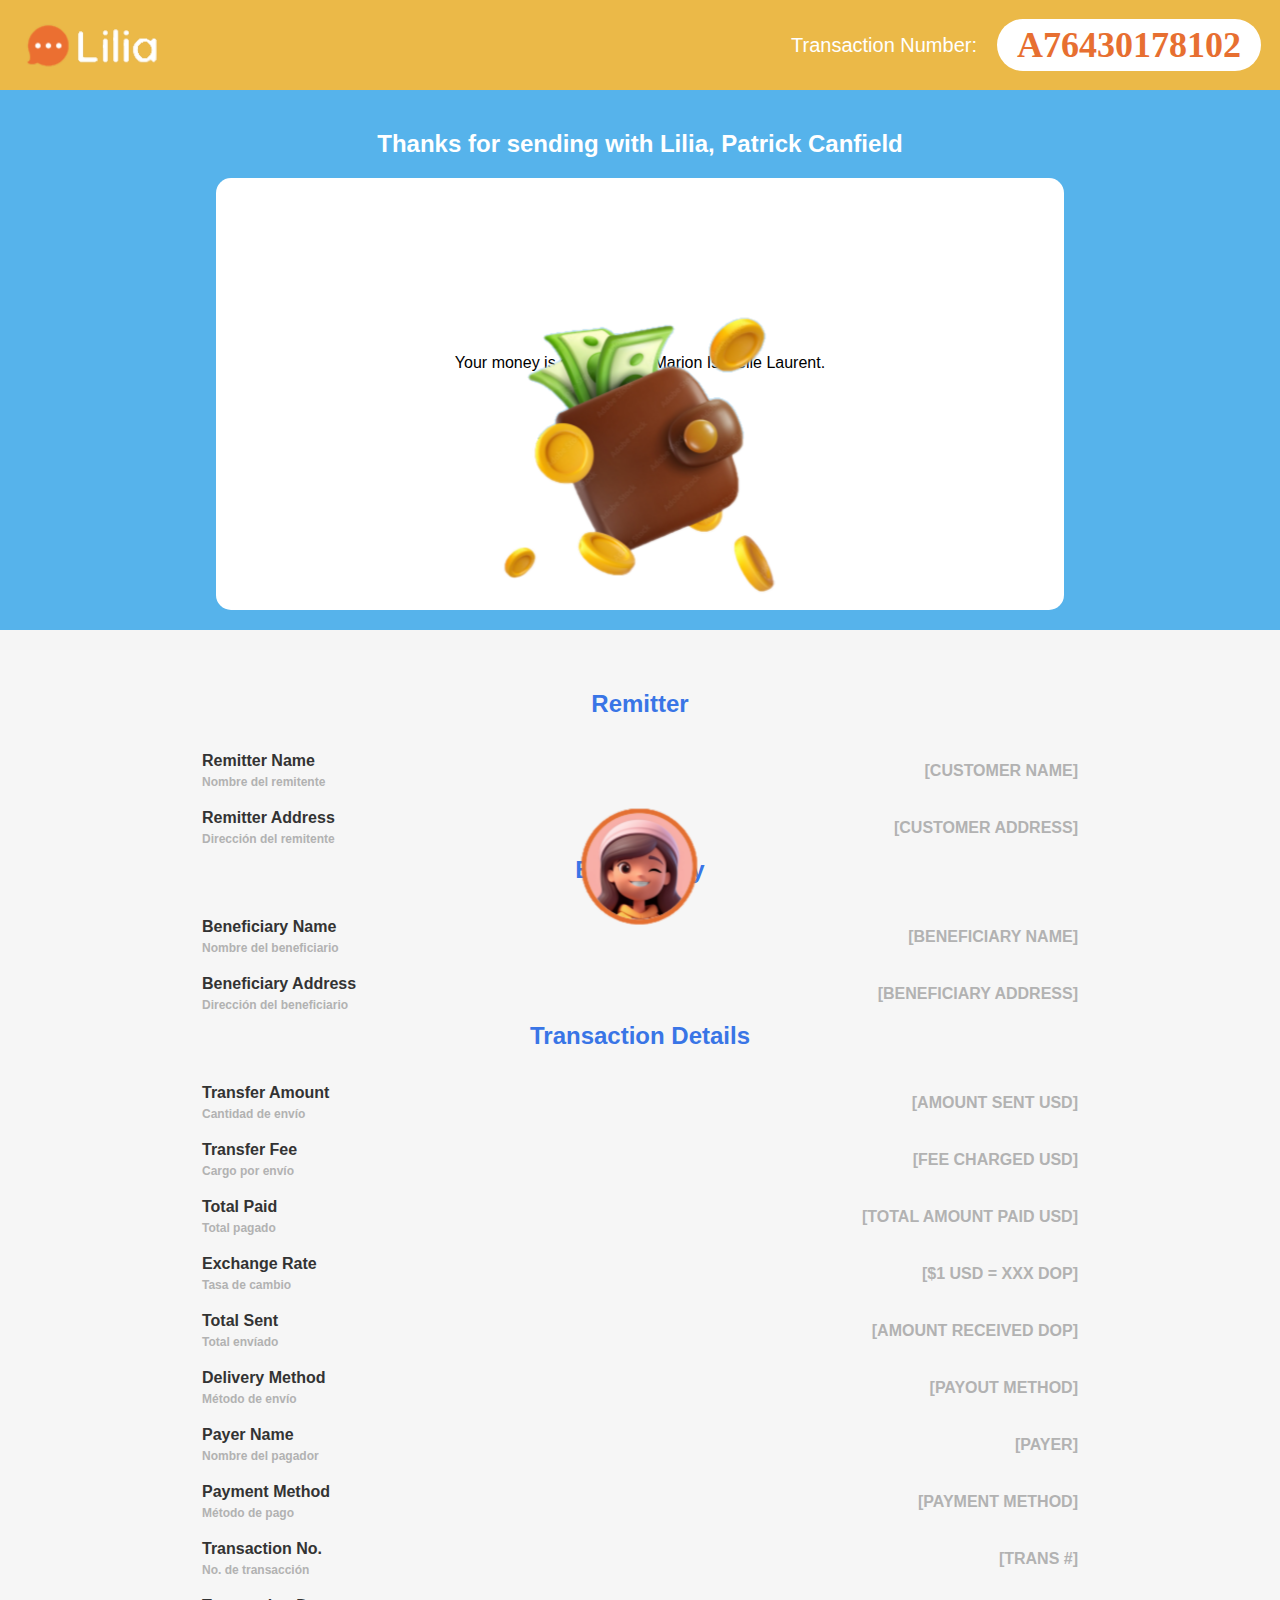
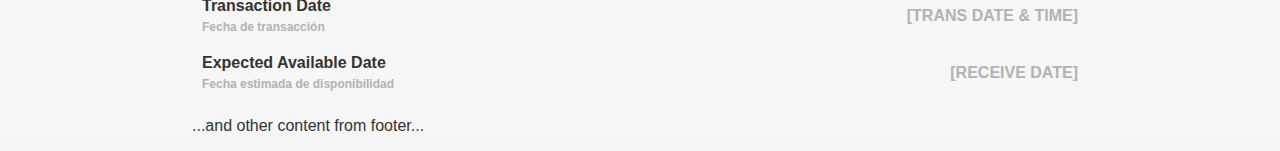
==== index.html @ 758288ec "Remaining task: add footer" ====
<!DOCTYPE html>
<html lang="en"> 
    <head>
        <meta charset="UTF-8">
        <meta name="viewport" content="width=device-width, initial-scale=1.0">
        <link rel="stylesheet" href="assets/styles.css">
        <title>Lilia Transaction</title>
    </head>
    
    <body>
        <div class="header">
            <img src="assets/images/LiliaWordLogo.png" alt="Lilia Logo" class="word-logo">
            <div class="transaction-text">
                <p class="transaction-label">Transaction Number:</p>
                <div class="transaction-bubble">
                    <p class="transaction-number">A76430178102</p>
                </div>
            </div>
        </div>
    
        <div class="center-wrap">
            <h2>Thanks for sending with Lilia, Patrick Canfield</h2>
            <div class="center">
                <div class="summary-box">
                    <p>Your money is on its way to Marion Isabelle Laurent.</p>
                    <div class="total-sent">
                        <h4>Total Sent:</h4>
                        <span>164.9 MXN</span>
                    </div>
                </div>
                <img src="assets/images/LiliaLogo.png" alt="Lilia Logo" class="centered-image">
            </div>
        </div>
        
    
    <div class="transaction-details">
        <div class="table">
        <h3 class="h3">Remitter</h3>
            <table>
                <tr>
                    <th>Remitter Name <span class="translation">Nombre del remitente</span></th>
                    <td class="placeholder-text">[CUSTOMER NAME]</td>
                </tr>
                <tr>
                    <th>Remitter Address <span class="translation">Dirección del remitente</span></th>
                    <td class="placeholder-text">[CUSTOMER ADDRESS]</td>
                </tr>
            </table>
            <h3 class="h3">Beneficiary</h3>
            <table>
                <tr>
                    <th>Beneficiary Name <span class="translation">Nombre del beneficiario
                    </span></th>
                    <td class="placeholder-text">[BENEFICIARY NAME]</td>
                </tr>
                <tr>
                    <th>Beneficiary Address <span class="translation">Dirección del beneficiario</span></th>
                    <td class="placeholder-text">[BENEFICIARY ADDRESS]</td>
                </tr>
            </table>
       
            <h3 class="h3">Transaction Details</h3>
            <table>
                <tr>
                    <th>Transfer Amount <span class="translation">Cantidad de envío</span></th>
                    <td class="placeholder-text">[AMOUNT SENT USD]</td>
                </tr>
                <tr>
                    <th>Transfer Fee <span class="translation">Cargo por envío</span></th>
                    <td class="placeholder-text">[FEE CHARGED USD]</td>
                </tr>
                <tr>
                    <th>Total Paid <span class="translation">Total pagado</span></th>
                    <td class="placeholder-text">[TOTAL AMOUNT PAID USD]</td>
                </tr>
                <tr>
                    <th>Exchange Rate <span class="translation">Tasa de cambio</span></th>
                    <td class="placeholder-text">[$1 USD = XXX DOP]</td>
                </tr>
                <tr>
                    <th>Total Sent <span class="translation">Total envíado</span></th>
                    <td class="placeholder-text">[AMOUNT RECEIVED DOP]</td>
                </tr>
                <tr>
                    <th>Delivery Method <span class="translation">Método de envío</span></th>
                    <td class="placeholder-text">[PAYOUT METHOD]</td>
                </tr>
                <tr>
                    <th>Payer Name <span class="translation">Nombre del pagador</span></th>
                    <td class="placeholder-text">[PAYER]</td>
                </tr>
                <tr>
                    <th>Payment Method <span class="translation">Método de pago</span></th>
                    <td class="placeholder-text">[PAYMENT METHOD]</td>
                </tr>
                <tr>
                    <th>Transaction No. <span class="translation">No. de transacción</span></th>
                    <td class="placeholder-text">[TRANS #]</td>
                </tr>
                <tr>
                    <th>Transaction Date <span class="translation">Fecha de transacción</span></th>
                    <td class="placeholder-text">[TRANS DATE & TIME]</td>
                </tr>
                <tr>
                    <th>Expected Available Date <span class="translation">Fecha estimada de disponibilidad</span></th>
                    <td class="placeholder-text">[RECEIVE DATE]</td>
                </tr>
            </table>
   

        <div class="footer">
            <img src="assets/images/LiliaFace.png" alt="Lilia Mascot" class="centered-image">
            <p>...and other content from footer...</p>
        </div>
    </div>
</body>
</html>
---- assets/styles.css ----
body {
    font-family: Arial, sans-serif;
    background-color: #F5F5F5;
    margin: 0;
}

/* Navigation bar */
.header {
    display: flex;
    justify-content: space-between;
    align-items: center;
    background-color: #ebb948;
    padding: 5px;
    width: 100%;
    margin-bottom: 0; /* Remove margin-bottom */
}

.word-logo {
    display: block;
    margin-left: 10px;
}

.transaction-text {
    display: flex;
    align-items: center;
    padding-right: 24px;
}

.transaction-label {
    margin-right: 20px; 
    font-size: 20px; 
    color: white;
}

.transaction-bubble {
    padding: 0px 15px; 
    background-color: #ffffff;
    border-radius: 30px;
    display: inline-flex;
}

.transaction-number {
    margin: 5px;
    font-family: Calibri;
    font-size: 36px; 
    font-weight: bold;
    color: #e76f31;
}

/* center blue */
.center-wrap {
    background-color: #56b3eb; /* or whatever the blue background color is */
    padding: 20px 0; /* adjust as needed */
    height: 500px;
    position: relative; /* so the child .centered-image is positioned relative to this */
    text-align: center; /* Center the text horizontally */
    color: white; /* White text color */
    flex: 1 0 33%; /* Allocating 1/3 of space to center-wrap */
    display: flex;
    flex-direction: column;
    justify-content: center; 
}

.center {
    background-color: #FFFFFF;
    padding: 40px;
    padding-bottom: 40px; /* Shifting the content up to make room for 40px padding at the bottom */
    margin: 0 auto;
    width: 60%; /* Increased width */
    height: 500px;
    border-radius: 15px;
    position: relative;
    display: flex;
    flex-direction: column;
    justify-content: center; 
    text-align: center; /* Center the text horizontally */
    color: black; /* White text color */
}

.centered-image {
    position: absolute;
    bottom: -30px; /* adjust this value to make the logo hang out as desired */
    left: 50%;
    transform: translateX(-50%); /* center it horizontally */
}

.center > :first-child {
    margin-top: 0; /* Remove margin from the first child element of .center */
}


/* Transaction details */

.transaction-details {
    margin-top: 20px;
    background-color: #f6f6f6; /* Replace with your desired background color */
    color: #333; /* Replace with your desired text color */
    padding: 0 15%; /* Added padding to gather the content towards the center */
    flex: 1 0 66%; /* Allocating 2/3 of space to transaction-details */
    padding-top: 40px; /* Adding 40px padding at the top of transaction details */
}
table {
    width: 100%;
    border-collapse: collapse;
}

th, td {
    padding: 10px;
    /* Remove border styles */
}

/* Align text */
th {
    text-align: left;
    font-weight: bold;
}

td {
    text-align: right;
}

/* Spanish translations */
.translation {
    display: block;
    font-size: 12px;
    color: #b2b2b2;
    margin-top: 5px;
}

/* Style for h3 */
.h3 {
    color: #3975e6; /* Set the color to blue */
    font-size: 24px;
    text-align: center; /* Center align */
    margin-top: 0; /* Removing top margin for 'Remitter' to maintain the 40px padding from above */
}

.placeholder-text {
    color: #b2b2b2;
    font-weight: bold;
}
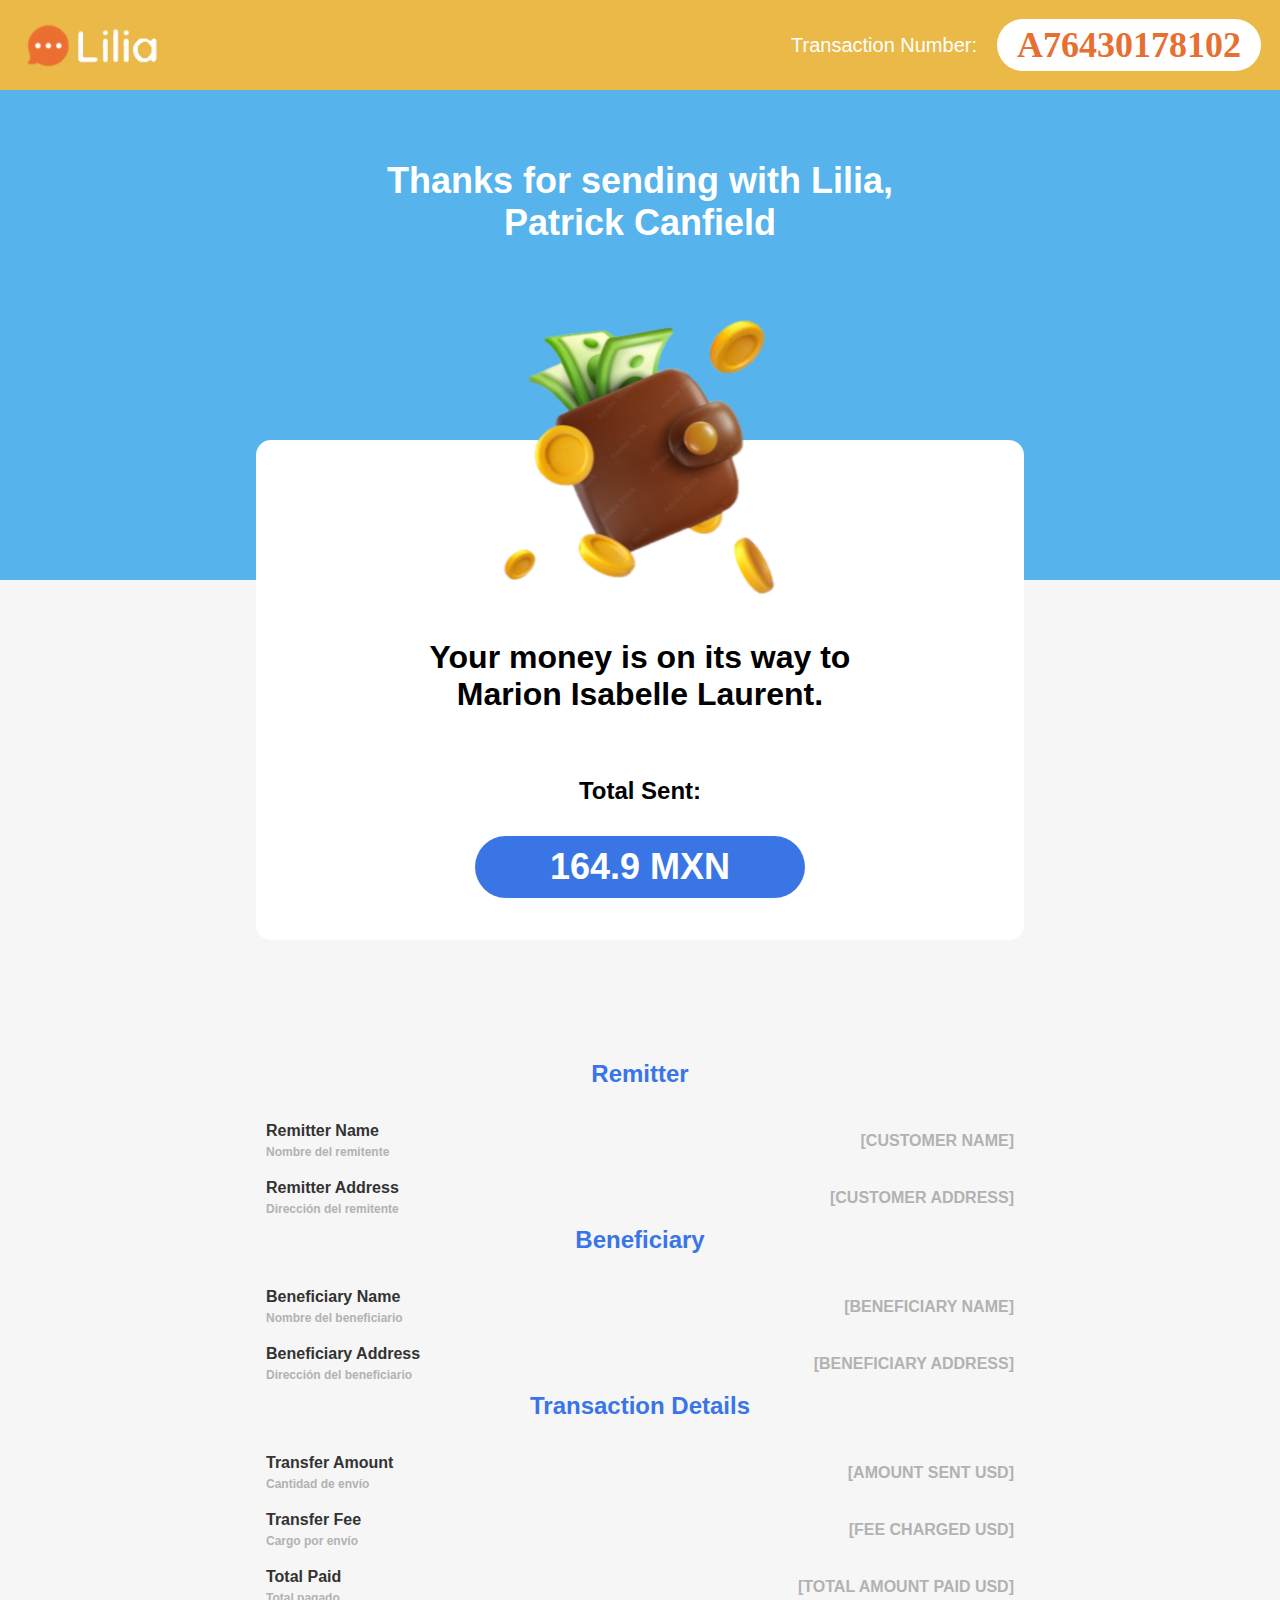
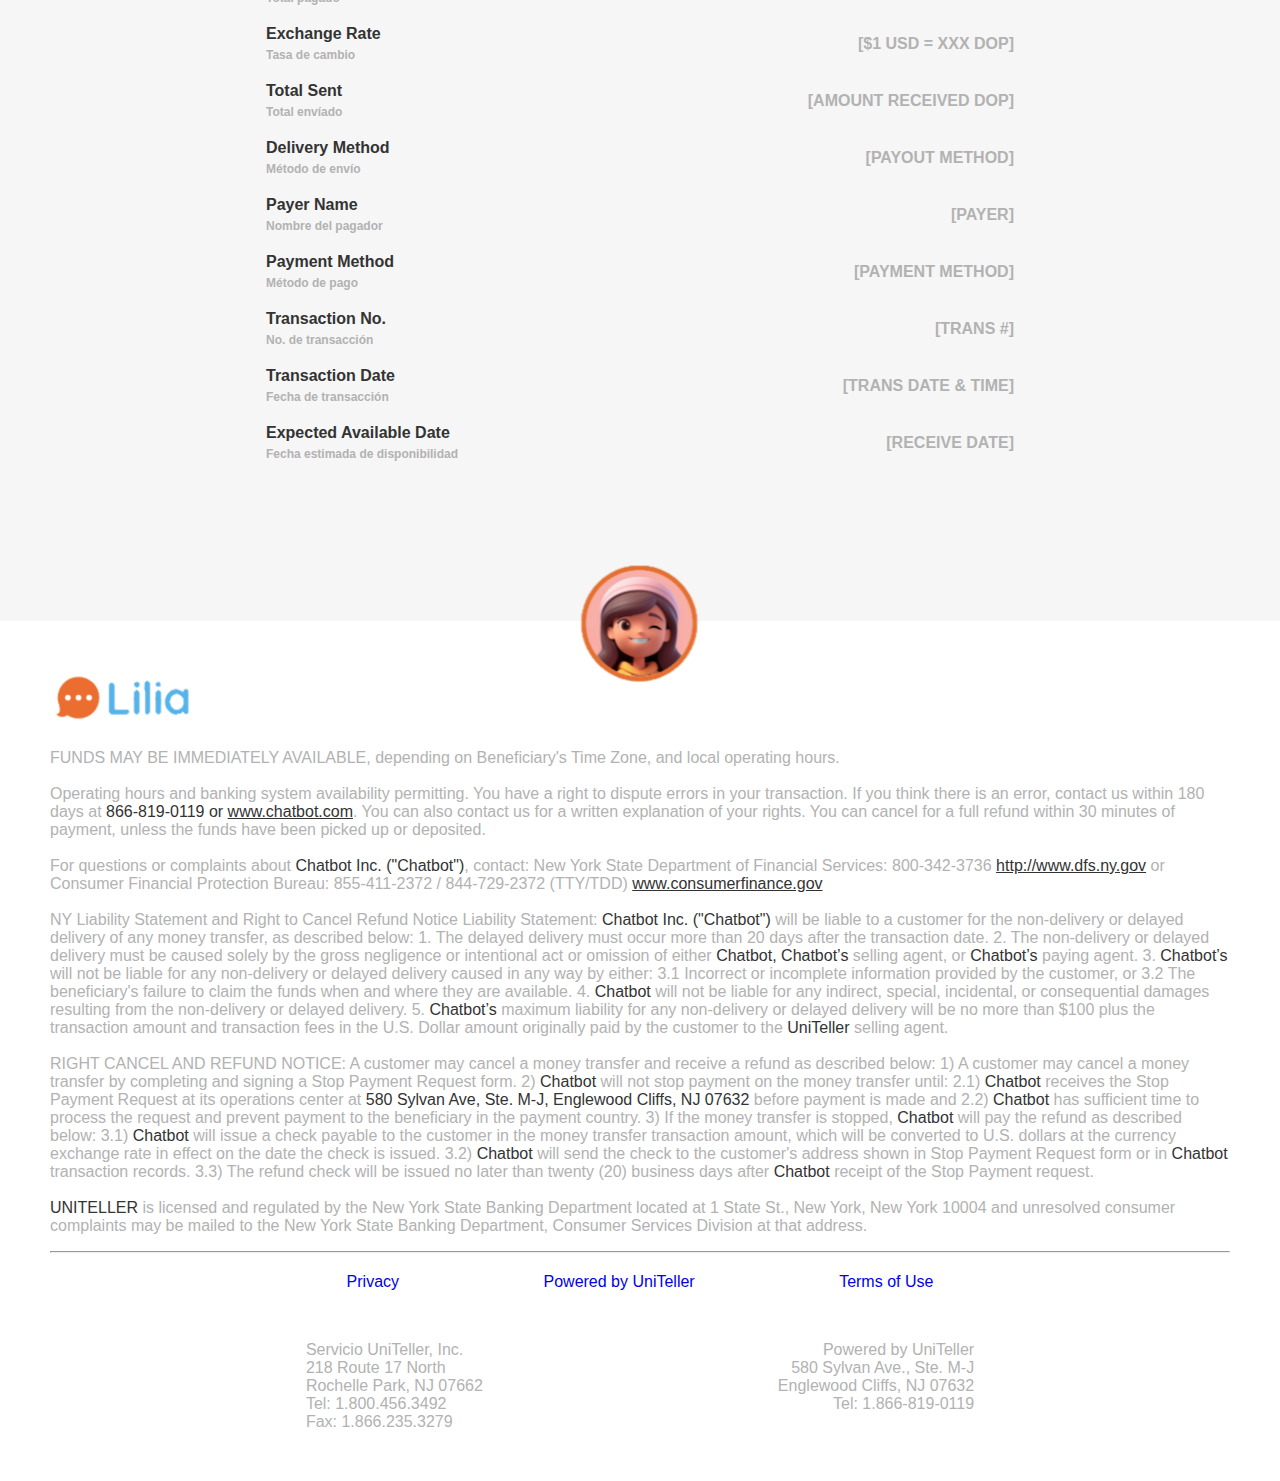
==== commit 966d8716: "completed task" ====
--- a/index.html
+++ b/index.html
@@ -6,8 +6,9 @@
         <link rel="stylesheet" href="assets/styles.css">
         <title>Lilia Transaction</title>
     </head>
-    
+
     <body>
+
         <div class="header">
             <img src="assets/images/LiliaWordLogo.png" alt="Lilia Logo" class="word-logo">
             <div class="transaction-text">
@@ -18,100 +19,152 @@
             </div>
         </div>
     
-        <div class="center-wrap">
-            <h2>Thanks for sending with Lilia, Patrick Canfield</h2>
+        <div class="main">
+            <div class="center-wrap">
+                <h2>Thanks for sending with Lilia, <br>Patrick Canfield</h2>
+            </div>
+
             <div class="center">
                 <div class="summary-box">
-                    <p>Your money is on its way to Marion Isabelle Laurent.</p>
+                    <p>Your money is on its way to <br>Marion Isabelle Laurent.</p>
                     <div class="total-sent">
                         <h4>Total Sent:</h4>
-                        <span>164.9 MXN</span>
+                        <span class="amount">164.9 MXN</span>
                     </div>
                 </div>
                 <img src="assets/images/LiliaLogo.png" alt="Lilia Logo" class="centered-image">
             </div>
+            
+            
+            <div class="transaction-details">
+                <div class="table">
+                    <h3 class="h3">Remitter</h3>
+                        <table>
+                            <tr>
+                                <th>Remitter Name <span class="translation">Nombre del remitente</span></th>
+                                <td class="placeholder-text">[CUSTOMER NAME]</td>
+                            </tr>
+                            <tr>
+                                <th>Remitter Address <span class="translation">Dirección del remitente</span></th>
+                                <td class="placeholder-text">[CUSTOMER ADDRESS]</td>
+                            </tr>
+                        </table>
+                        <h3 class="h3">Beneficiary</h3>
+                        <table>
+                            <tr>
+                                <th>Beneficiary Name <span class="translation">Nombre del beneficiario
+                                </span></th>
+                                <td class="placeholder-text">[BENEFICIARY NAME]</td>
+                            </tr>
+                            <tr>
+                                <th>Beneficiary Address <span class="translation">Dirección del beneficiario</span></th>
+                                <td class="placeholder-text">[BENEFICIARY ADDRESS]</td>
+                            </tr>
+                        </table>
+                   
+                        <h3 class="h3">Transaction Details</h3>
+                        <table>
+                            <tr>
+                                <th>Transfer Amount <span class="translation">Cantidad de envío</span></th>
+                                <td class="placeholder-text">[AMOUNT SENT USD]</td>
+                            </tr>
+                            <tr>
+                                <th>Transfer Fee <span class="translation">Cargo por envío</span></th>
+                                <td class="placeholder-text">[FEE CHARGED USD]</td>
+                            </tr>
+                            <tr>
+                                <th>Total Paid <span class="translation">Total pagado</span></th>
+                                <td class="placeholder-text">[TOTAL AMOUNT PAID USD]</td>
+                            </tr>
+                            <tr>
+                                <th>Exchange Rate <span class="translation">Tasa de cambio</span></th>
+                                <td class="placeholder-text">[$1 USD = XXX DOP]</td>
+                            </tr>
+                            <tr>
+                                <th>Total Sent <span class="translation">Total envíado</span></th>
+                                <td class="placeholder-text">[AMOUNT RECEIVED DOP]</td>
+                            </tr>
+                            <tr>
+                                <th>Delivery Method <span class="translation">Método de envío</span></th>
+                                <td class="placeholder-text">[PAYOUT METHOD]</td>
+                            </tr>
+                            <tr>
+                                <th>Payer Name <span class="translation">Nombre del pagador</span></th>
+                                <td class="placeholder-text">[PAYER]</td>
+                            </tr>
+                            <tr>
+                                <th>Payment Method <span class="translation">Método de pago</span></th>
+                                <td class="placeholder-text">[PAYMENT METHOD]</td>
+                            </tr>
+                            <tr>
+                                <th>Transaction No. <span class="translation">No. de transacción</span></th>
+                                <td class="placeholder-text">[TRANS #]</td>
+                            </tr>
+                            <tr>
+                                <th>Transaction Date <span class="translation">Fecha de transacción</span></th>
+                                <td class="placeholder-text">[TRANS DATE & TIME]</td>
+                            </tr>
+                            <tr>
+                                <th>Expected Available Date <span class="translation">Fecha estimada de disponibilidad</span></th>
+                                <td class="placeholder-text">[RECEIVE DATE]</td>
+                            </tr>
+                        </table>
+            </div>
         </div>
+        <div class="footer">
+            <img src="assets/images/LiliaFace.png" alt="Lilia Mascot" class="footer-image">
+            <img src="assets/images/LiliaWordLogoBlue.png" alt="Lilia Logo" class="footer-logo">
+            <p> FUNDS MAY BE IMMEDIATELY AVAILABLE, depending on Beneficiary's Time Zone, and local operating hours.
+                <br><br>Operating hours and banking system availability permitting. You have a right to dispute errors in your transaction. If you think there is an 
+               error, contact us within 180 days at <span class="letter">866-819-0119 or</span> <a class="letter" href="www.chatbot.com">www.chatbot.com</a>. You can also contact us for a written explanation of your rights. 
+               You can cancel for a full refund within 30 minutes of payment, unless the funds have been picked up or deposited.
+               <br><br>For questions or complaints about <span class="letter">Chatbot Inc. ("Chatbot")</span>, contact: New York State Department of Financial Services: 800-342-3736 
+               <a class="letter" href="http://www.dfs.ny.gov">http://www.dfs.ny.gov</a> or Consumer Financial Protection Bureau: 855-411-2372 / 844-729-2372 (TTY/TDD) <a class="letter" href="www.consumerfinance.gov">www.consumerfinance.gov</a>
+               <br><br>NY Liability Statement and Right to Cancel Refund Notice Liability Statement: <span class="letter">Chatbot Inc. ("Chatbot")</span> will be liable to a customer for the 
+               non-delivery or delayed delivery of any money transfer, as described below: 1. The delayed delivery must occur more than 20 days after the 
+               transaction date. 2. The non-delivery or delayed delivery must be caused solely by the gross negligence or intentional act or omission of 
+               either <span class="letter">Chatbot, Chatbot’s</span> selling agent, or <span class="letter">Chatbot’s</span> paying agent. 3. <span class="letter">Chatbot’s</span> will not be liable for any non-delivery or delayed delivery 
+               caused in any way by either: 3.1 Incorrect or incomplete information provided by the customer, or 3.2 The beneficiary's failure to claim the 
+               funds when and where they are available. 4. <span class="letter">Chatbot</span> will not be liable for any indirect, special, incidental, or consequential damages 
+               resulting from the non-delivery or delayed delivery. 5. <span class="letter">Chatbot’s</span> maximum liability for any non-delivery or delayed delivery will be no more 
+               than $100 plus the transaction amount and transaction fees in the U.S. Dollar amount originally paid by the customer to the <span class="letter">UniTeller</span> selling 
+               agent.
+               <br><br>RIGHT CANCEL AND REFUND NOTICE: A customer may cancel a money transfer and receive a refund as described below: 1) A customer 
+               may cancel a money transfer by completing and signing a Stop Payment Request form. 2) <span class="letter">Chatbot</span> will not stop payment on the money 
+               transfer until: 2.1) <span class="letter">Chatbot</span> receives the Stop Payment Request at its operations center at <span class="letter">580 Sylvan Ave, Ste. M-J, Englewood Cliffs, NJ 07632</span> before payment is made and 2.2) <span class="letter">Chatbot</span> has sufficient time to process the request and prevent payment to the beneficiary in the 
+               payment country. 3) If the money transfer is stopped, <span class="letter">Chatbot</span> will pay the refund as described below: 3.1) <span class="letter">Chatbot</span> will issue a check 
+               payable to the customer in the money transfer transaction amount, which will be converted to U.S. dollars at the currency exchange rate in 
+               effect on the date the check is issued. 3.2) <span class="letter">Chatbot</span> will send the check to the customer's address shown in Stop Payment Request form or in 
+               <span class="letter">Chatbot</span> transaction records. 3.3) The refund check will be issued no later than twenty (20) business days after <span class="letter">Chatbot</span> receipt of the Stop 
+               Payment request.
+               <br><br><span class="letter">UNITELLER</span> is licensed and regulated by the New York State Banking Department located at 1 State St., New York, New York 10004 and 
+               unresolved consumer complaints may be mailed to the New York State Banking Department, Consumer Services Division at that address.</p>
         
-    
-    <div class="transaction-details">
-        <div class="table">
-        <h3 class="h3">Remitter</h3>
-            <table>
-                <tr>
-                    <th>Remitter Name <span class="translation">Nombre del remitente</span></th>
-                    <td class="placeholder-text">[CUSTOMER NAME]</td>
-                </tr>
-                <tr>
-                    <th>Remitter Address <span class="translation">Dirección del remitente</span></th>
-                    <td class="placeholder-text">[CUSTOMER ADDRESS]</td>
-                </tr>
-            </table>
-            <h3 class="h3">Beneficiary</h3>
-            <table>
-                <tr>
-                    <th>Beneficiary Name <span class="translation">Nombre del beneficiario
-                    </span></th>
-                    <td class="placeholder-text">[BENEFICIARY NAME]</td>
-                </tr>
-                <tr>
-                    <th>Beneficiary Address <span class="translation">Dirección del beneficiario</span></th>
-                    <td class="placeholder-text">[BENEFICIARY ADDRESS]</td>
-                </tr>
-            </table>
-       
-            <h3 class="h3">Transaction Details</h3>
-            <table>
-                <tr>
-                    <th>Transfer Amount <span class="translation">Cantidad de envío</span></th>
-                    <td class="placeholder-text">[AMOUNT SENT USD]</td>
-                </tr>
-                <tr>
-                    <th>Transfer Fee <span class="translation">Cargo por envío</span></th>
-                    <td class="placeholder-text">[FEE CHARGED USD]</td>
-                </tr>
-                <tr>
-                    <th>Total Paid <span class="translation">Total pagado</span></th>
-                    <td class="placeholder-text">[TOTAL AMOUNT PAID USD]</td>
-                </tr>
-                <tr>
-                    <th>Exchange Rate <span class="translation">Tasa de cambio</span></th>
-                    <td class="placeholder-text">[$1 USD = XXX DOP]</td>
-                </tr>
-                <tr>
-                    <th>Total Sent <span class="translation">Total envíado</span></th>
-                    <td class="placeholder-text">[AMOUNT RECEIVED DOP]</td>
-                </tr>
-                <tr>
-                    <th>Delivery Method <span class="translation">Método de envío</span></th>
-                    <td class="placeholder-text">[PAYOUT METHOD]</td>
-                </tr>
-                <tr>
-                    <th>Payer Name <span class="translation">Nombre del pagador</span></th>
-                    <td class="placeholder-text">[PAYER]</td>
-                </tr>
-                <tr>
-                    <th>Payment Method <span class="translation">Método de pago</span></th>
-                    <td class="placeholder-text">[PAYMENT METHOD]</td>
-                </tr>
-                <tr>
-                    <th>Transaction No. <span class="translation">No. de transacción</span></th>
-                    <td class="placeholder-text">[TRANS #]</td>
-                </tr>
-                <tr>
-                    <th>Transaction Date <span class="translation">Fecha de transacción</span></th>
-                    <td class="placeholder-text">[TRANS DATE & TIME]</td>
-                </tr>
-                <tr>
-                    <th>Expected Available Date <span class="translation">Fecha estimada de disponibilidad</span></th>
-                    <td class="placeholder-text">[RECEIVE DATE]</td>
-                </tr>
-            </table>
-   
+        <hr>
+        <div class="footer-links">
+            <a href="#">Privacy</a> 
+            <a href="#">Powered by UniTeller</a> 
+            <a href="#">Terms of Use</a>
 
-        <div class="footer">
-            <img src="assets/images/LiliaFace.png" alt="Lilia Mascot" class="centered-image">
-            <p>...and other content from footer...</p>
+            <div class="contact-container">
+                <div class="contact-a">
+                    Servicio UniTeller, Inc.<br>
+                    218 Route 17 North<br>
+                    Rochelle Park, NJ 07662<br>
+                    Tel: 1.800.456.3492<br>
+                    Fax: 1.866.235.3279
+                </div>
+                <div class="contact-b">
+                    Powered by UniTeller<br>
+                    580 Sylvan Ave., Ste. M-J<br>
+                    Englewood Cliffs, NJ 07632<br>
+                    Tel: 1.866-819-0119
+                </div>
+            </div>
+
         </div>
     </div>
-</body>
-</html>
+    
+    </body>
+    
+    </html>--- a/assets/styles.css
+++ b/assets/styles.css
@@ -1,7 +1,8 @@
-body {
+body, html {
+    margin: 0;
+    padding: 0;
+    height: 100%;
     font-family: Arial, sans-serif;
-    background-color: #F5F5F5;
-    margin: 0;
 }
 
 /* Navigation bar */
@@ -47,57 +48,80 @@
     color: #e76f31;
 }
 
-/* center blue */
+
+/*main*/
+.main {
+    position: relative;
+}
+
+/*blue section*/
 .center-wrap {
-    background-color: #56b3eb; /* or whatever the blue background color is */
-    padding: 20px 0; /* adjust as needed */
-    height: 500px;
-    position: relative; /* so the child .centered-image is positioned relative to this */
+    position:absolute;
+    background-color: #56b3eb;
+    height: 450px;
     text-align: center; /* Center the text horizontally */
     color: white; /* White text color */
-    flex: 1 0 33%; /* Allocating 1/3 of space to center-wrap */
-    display: flex;
-    flex-direction: column;
-    justify-content: center; 
-}
-
+    width: 100%;
+    padding-top: 40px; /* Move the text down */
+    white-space: normal; /* Allow text to wrap */
+    font-size: 24px;
+}
+
+/*white section*/
 .center {
-    background-color: #FFFFFF;
-    padding: 40px;
-    padding-bottom: 40px; /* Shifting the content up to make room for 40px padding at the bottom */
-    margin: 0 auto;
-    width: 60%; /* Increased width */
+    position: absolute;
+    top: 350px;
+    left: 20%; 
+    background-color: white;
+    width: 60%;
     height: 500px;
     border-radius: 15px;
-    position: relative;
-    display: flex;
-    flex-direction: column;
+    z-index: 10;
+    display: flex;
+    align-items: center; 
     justify-content: center; 
-    text-align: center; /* Center the text horizontally */
-    color: black; /* White text color */
+    flex-direction: column; /* To structure the inner content vertically */
 }
 
 .centered-image {
     position: absolute;
-    bottom: -30px; /* adjust this value to make the logo hang out as desired */
-    left: 50%;
-    transform: translateX(-50%); /* center it horizontally */
-}
-
-.center > :first-child {
-    margin-top: 0; /* Remove margin from the first child element of .center */
-}
-
-
-/* Transaction details */
-
+    top: -166.66px; /* 1/3 of 400px, to make it go up into the blue section */
+    left: 50%; /* Centering the image horizontally */
+    transform: translateX(-50%); /* Ensures the image remains centered */
+}
+
+.summary-box {
+    font-size: 32px;
+    font-weight: bold;
+    text-align: center;
+    display: flex; /* To center the p tag vertically */
+    flex-direction: column; /* To structure the inner content vertically */
+    justify-content: center; /* To center the p tag vertically */
+    margin-top: 125px;
+}
+
+.total-sent {
+    font-size: 24px;
+    text-align: center;
+}
+
+.amount {
+    font-size: 36px;
+    padding: 10px 75px; /* A bit of space around the text */
+    border-radius: 37.50px; /* Rounded corners */
+    color: white;
+    background-color: #3975e4; /* Blue background */
+    display: inline-block; /* To allow for padding and background color */
+}
+
+/*grey section*/
 .transaction-details {
     margin-top: 20px;
     background-color: #f6f6f6; /* Replace with your desired background color */
     color: #333; /* Replace with your desired text color */
-    padding: 0 15%; /* Added padding to gather the content towards the center */
-    flex: 1 0 66%; /* Allocating 2/3 of space to transaction-details */
-    padding-top: 40px; /* Adding 40px padding at the top of transaction details */
+    padding: 0 20%; /* Added padding to gather the content towards the center */
+    padding-top: 950px; /* Adding 40px padding at the top of transaction details */
+    padding-bottom: 150px;
 }
 table {
     width: 100%;
@@ -140,4 +164,64 @@
     font-weight: bold;
 }
 
-
+/* Ensuring that the grey section takes up the remaining space */
+body {
+    display: flex;
+    flex-direction: column;
+}
+
+.main {
+    flex: 1;
+    display: flex;
+    flex-direction: column;
+}
+
+
+
+.footer {
+    position: relative; 
+    padding: 50px; 
+    color: #b2b2b2;
+}
+
+.footer-image {
+    position: absolute;
+    left: 50%;
+    top: 0%;
+    transform: translateY(-50%) translateX(-50%);
+    z-index: 2;
+}
+
+.letter{
+color: #333;
+}
+
+.footer-links {
+    text-align: center;
+    margin-top: 20px;
+}
+
+.footer-links a {
+    text-decoration: none;
+    margin: 70px;
+}
+
+.footer-links a:hover {
+    text-decoration: underline;
+}
+
+.contact-container {
+    display: flex;
+    justify-content: center;
+    gap: 25%;
+    padding-top: 50px;
+}
+
+.contact-a {
+    text-align: left;
+}
+
+.contact-b {
+    text-align: right;
+}
+
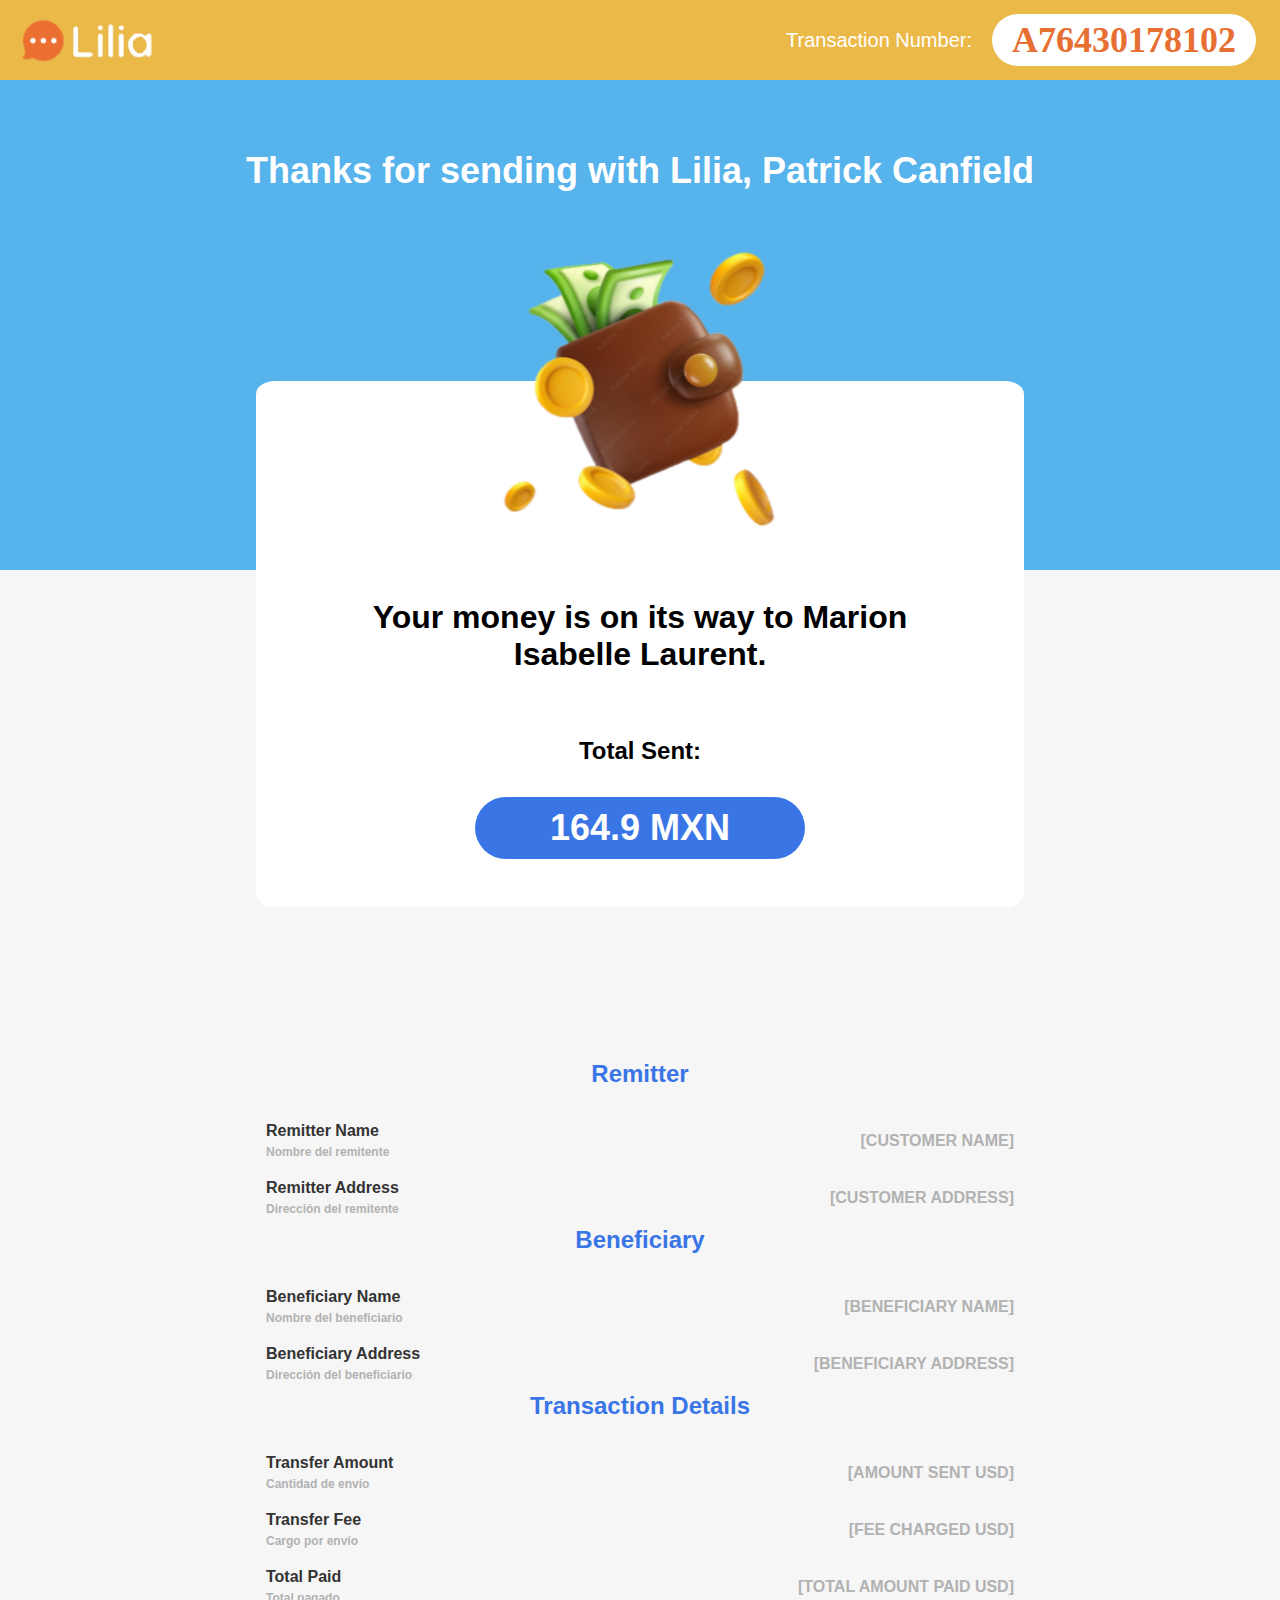
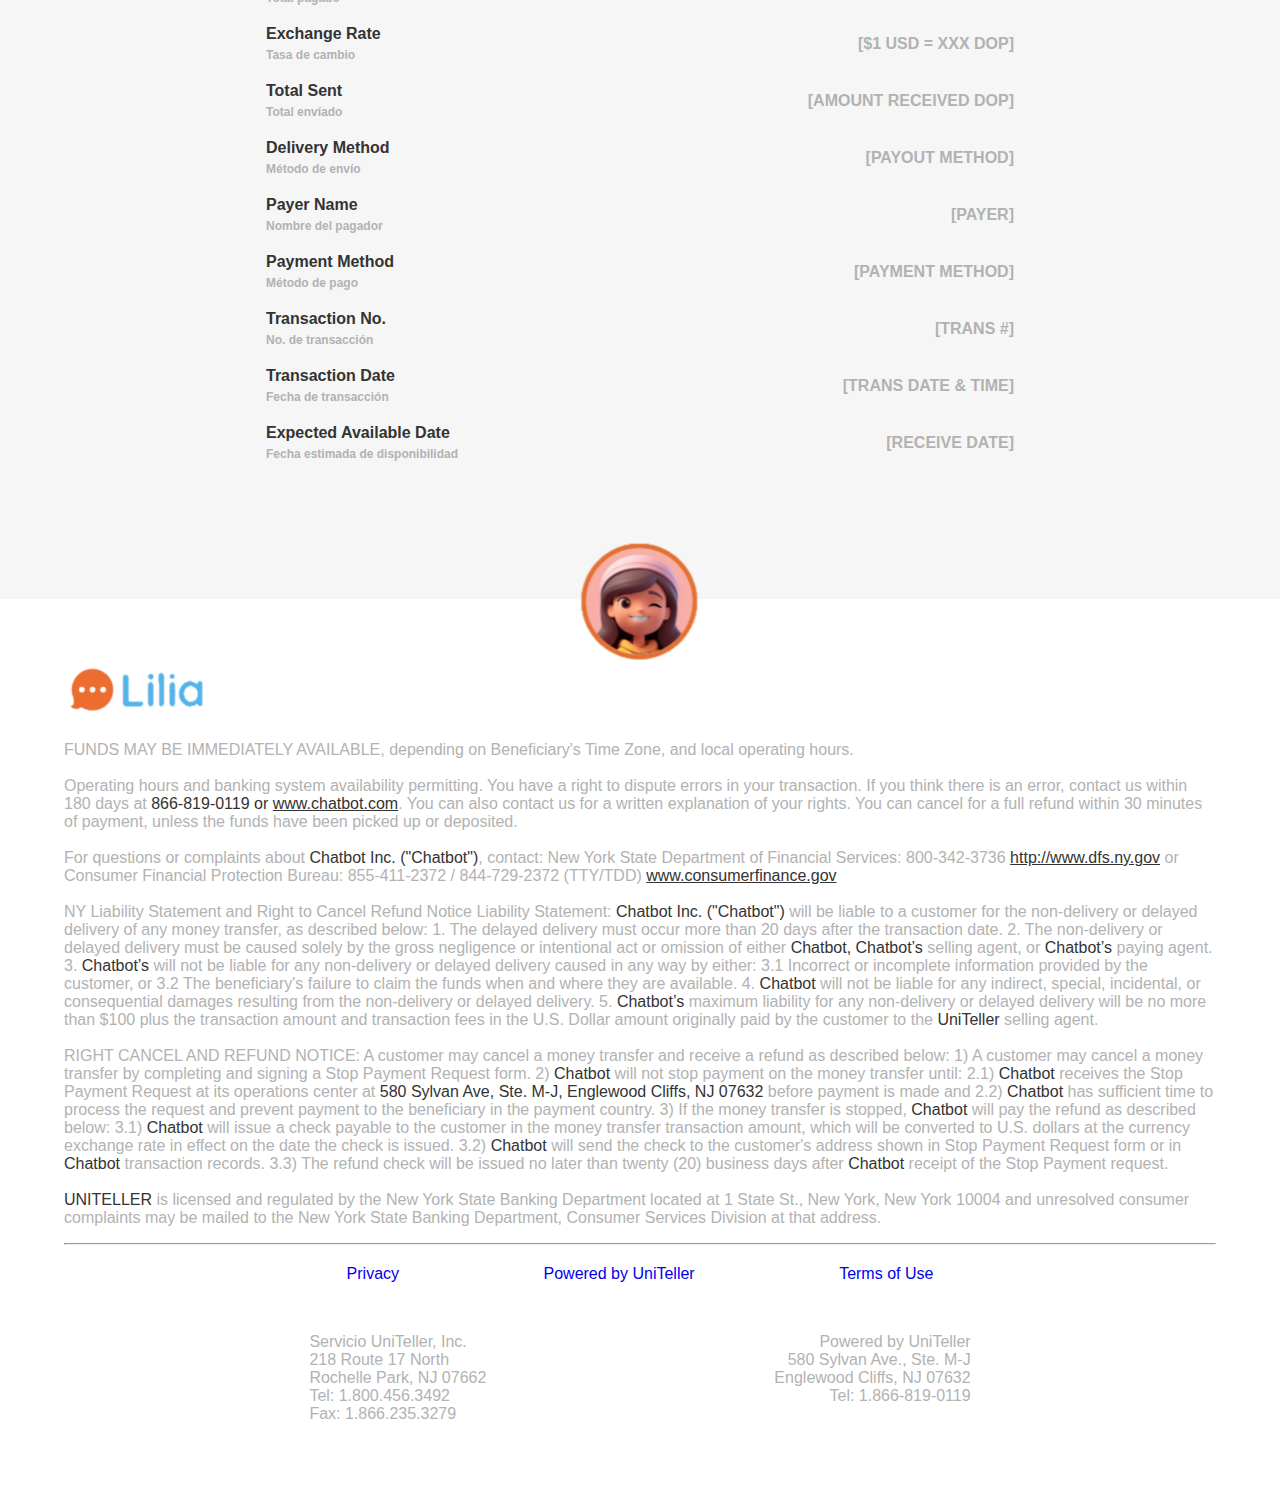
==== commit 99cda006: "changed margins and padding to %" ====
--- a/index.html
+++ b/index.html
@@ -21,12 +21,12 @@
     
         <div class="main">
             <div class="center-wrap">
-                <h2>Thanks for sending with Lilia, <br>Patrick Canfield</h2>
+                <h2>Thanks for sending with Lilia, Patrick Canfield</h2>
             </div>
 
             <div class="center">
                 <div class="summary-box">
-                    <p>Your money is on its way to <br>Marion Isabelle Laurent.</p>
+                    <p>Your money is on its way to Marion Isabelle Laurent.</p>
                     <div class="total-sent">
                         <h4>Total Sent:</h4>
                         <span class="amount">164.9 MXN</span>
--- a/assets/styles.css
+++ b/assets/styles.css
@@ -5,15 +5,20 @@
     font-family: Arial, sans-serif;
 }
 
+.main {
+    flex: 1;
+    display: flex;
+    flex-direction: column;
+    width: 100%;
+}
 /* Navigation bar */
 .header {
     display: flex;
     justify-content: space-between;
     align-items: center;
     background-color: #ebb948;
-    padding: 5px;
-    width: 100%;
-    margin-bottom: 0; /* Remove margin-bottom */
+    width: 100%;
+    margin-bottom: 0; 
 }
 
 .word-logo {
@@ -28,7 +33,7 @@
 }
 
 .transaction-label {
-    margin-right: 20px; 
+    margin-right: 1em; 
     font-size: 20px; 
     color: white;
 }
@@ -52,6 +57,7 @@
 /*main*/
 .main {
     position: relative;
+    width: 100%;
 }
 
 /*blue section*/
@@ -59,69 +65,71 @@
     position:absolute;
     background-color: #56b3eb;
     height: 450px;
-    text-align: center; /* Center the text horizontally */
-    color: white; /* White text color */
-    width: 100%;
-    padding-top: 40px; /* Move the text down */
-    white-space: normal; /* Allow text to wrap */
+    text-align: center; 
+    color: white; 
+    width: 100%;
+    padding-top: 40px; 
+    white-space: normal; 
     font-size: 24px;
 }
 
 /*white section*/
 .center {
     position: absolute;
-    top: 350px;
+    top: 10%;
     left: 20%; 
     background-color: white;
     width: 60%;
-    height: 500px;
-    border-radius: 15px;
+    height: 17.5%;
+    border-radius: 2.5%;
     z-index: 10;
     display: flex;
     align-items: center; 
     justify-content: center; 
-    flex-direction: column; /* To structure the inner content vertically */
+    flex-direction: column; 
 }
 
 .centered-image {
     position: absolute;
-    top: -166.66px; /* 1/3 of 400px, to make it go up into the blue section */
-    left: 50%; /* Centering the image horizontally */
-    transform: translateX(-50%); /* Ensures the image remains centered */
+    top: -33.33%; 
+    left: 50%; 
+    transform: translateX(-50%); 
 }
 
 .summary-box {
     font-size: 32px;
     font-weight: bold;
     text-align: center;
-    display: flex; /* To center the p tag vertically */
-    flex-direction: column; /* To structure the inner content vertically */
-    justify-content: center; /* To center the p tag vertically */
-    margin-top: 125px;
+    display: flex; 
+    flex-direction: column; 
+    justify-content: center; 
+    margin-top: 25%;
+    padding: 15%;
 }
 
 .total-sent {
     font-size: 24px;
     text-align: center;
+    margin-bottom: 10%;
 }
 
 .amount {
     font-size: 36px;
-    padding: 10px 75px; /* A bit of space around the text */
-    border-radius: 37.50px; /* Rounded corners */
+    padding: 10px 75px; 
+    border-radius: 37.50px; 
     color: white;
-    background-color: #3975e4; /* Blue background */
-    display: inline-block; /* To allow for padding and background color */
+    background-color: #3975e4; 
+    display: inline-block;
 }
 
 /*grey section*/
 .transaction-details {
     margin-top: 20px;
-    background-color: #f6f6f6; /* Replace with your desired background color */
-    color: #333; /* Replace with your desired text color */
-    padding: 0 20%; /* Added padding to gather the content towards the center */
-    padding-top: 950px; /* Adding 40px padding at the top of transaction details */
-    padding-bottom: 150px;
+    background-color: #f6f6f6; 
+    color: #333; 
+    padding: 0 20%; 
+    padding-top: 75%; 
+    padding-bottom: 10%;
 }
 table {
     width: 100%;
@@ -130,7 +138,7 @@
 
 th, td {
     padding: 10px;
-    /* Remove border styles */
+
 }
 
 /* Align text */
@@ -153,10 +161,10 @@
 
 /* Style for h3 */
 .h3 {
-    color: #3975e6; /* Set the color to blue */
+    color: #3975e6; 
     font-size: 24px;
-    text-align: center; /* Center align */
-    margin-top: 0; /* Removing top margin for 'Remitter' to maintain the 40px padding from above */
+    text-align: center; 
+    margin-top: 0; 
 }
 
 .placeholder-text {
@@ -164,23 +172,14 @@
     font-weight: bold;
 }
 
-/* Ensuring that the grey section takes up the remaining space */
-body {
-    display: flex;
-    flex-direction: column;
-}
-
-.main {
-    flex: 1;
-    display: flex;
-    flex-direction: column;
-}
+
+
 
 
 
 .footer {
     position: relative; 
-    padding: 50px; 
+    padding: 5%; 
     color: #b2b2b2;
 }
 
@@ -225,3 +224,63 @@
     text-align: right;
 }
 
+
+/* Media Queries for Responsive Design */
+@media (max-width: 768px) {
+    .header {
+        flex-direction: column;
+        padding: 10px;
+    }
+    
+    .word-logo {
+        margin: 5px 0;
+    }
+
+    .transaction-text {
+        padding-right: 0;
+        margin-top: 10px;
+    }
+
+    .center-wrap {
+        font-size: 20px;
+    }
+
+    .center {
+        left: 5%; 
+        width: 90%;
+    }
+
+    .amount {
+        padding: 5px 50px; 
+        font-size: 28px;
+    }
+
+    .transaction-details {
+        padding: 0 5%;
+    }
+
+    .h3 {
+        font-size: 20px;
+    }
+
+    .contact-container {
+        flex-direction: column;
+        gap: 5%;
+    }
+
+    .contact-a, .contact-b {
+        text-align: center;
+    }
+}
+
+/* Larger devices like tablets */
+@media (min-width: 769px) and (max-width: 1024px) {
+    .center {
+        left: 10%; 
+        width: 80%;
+    }
+
+    .transaction-details {
+        padding: 0 10%;
+    }
+}